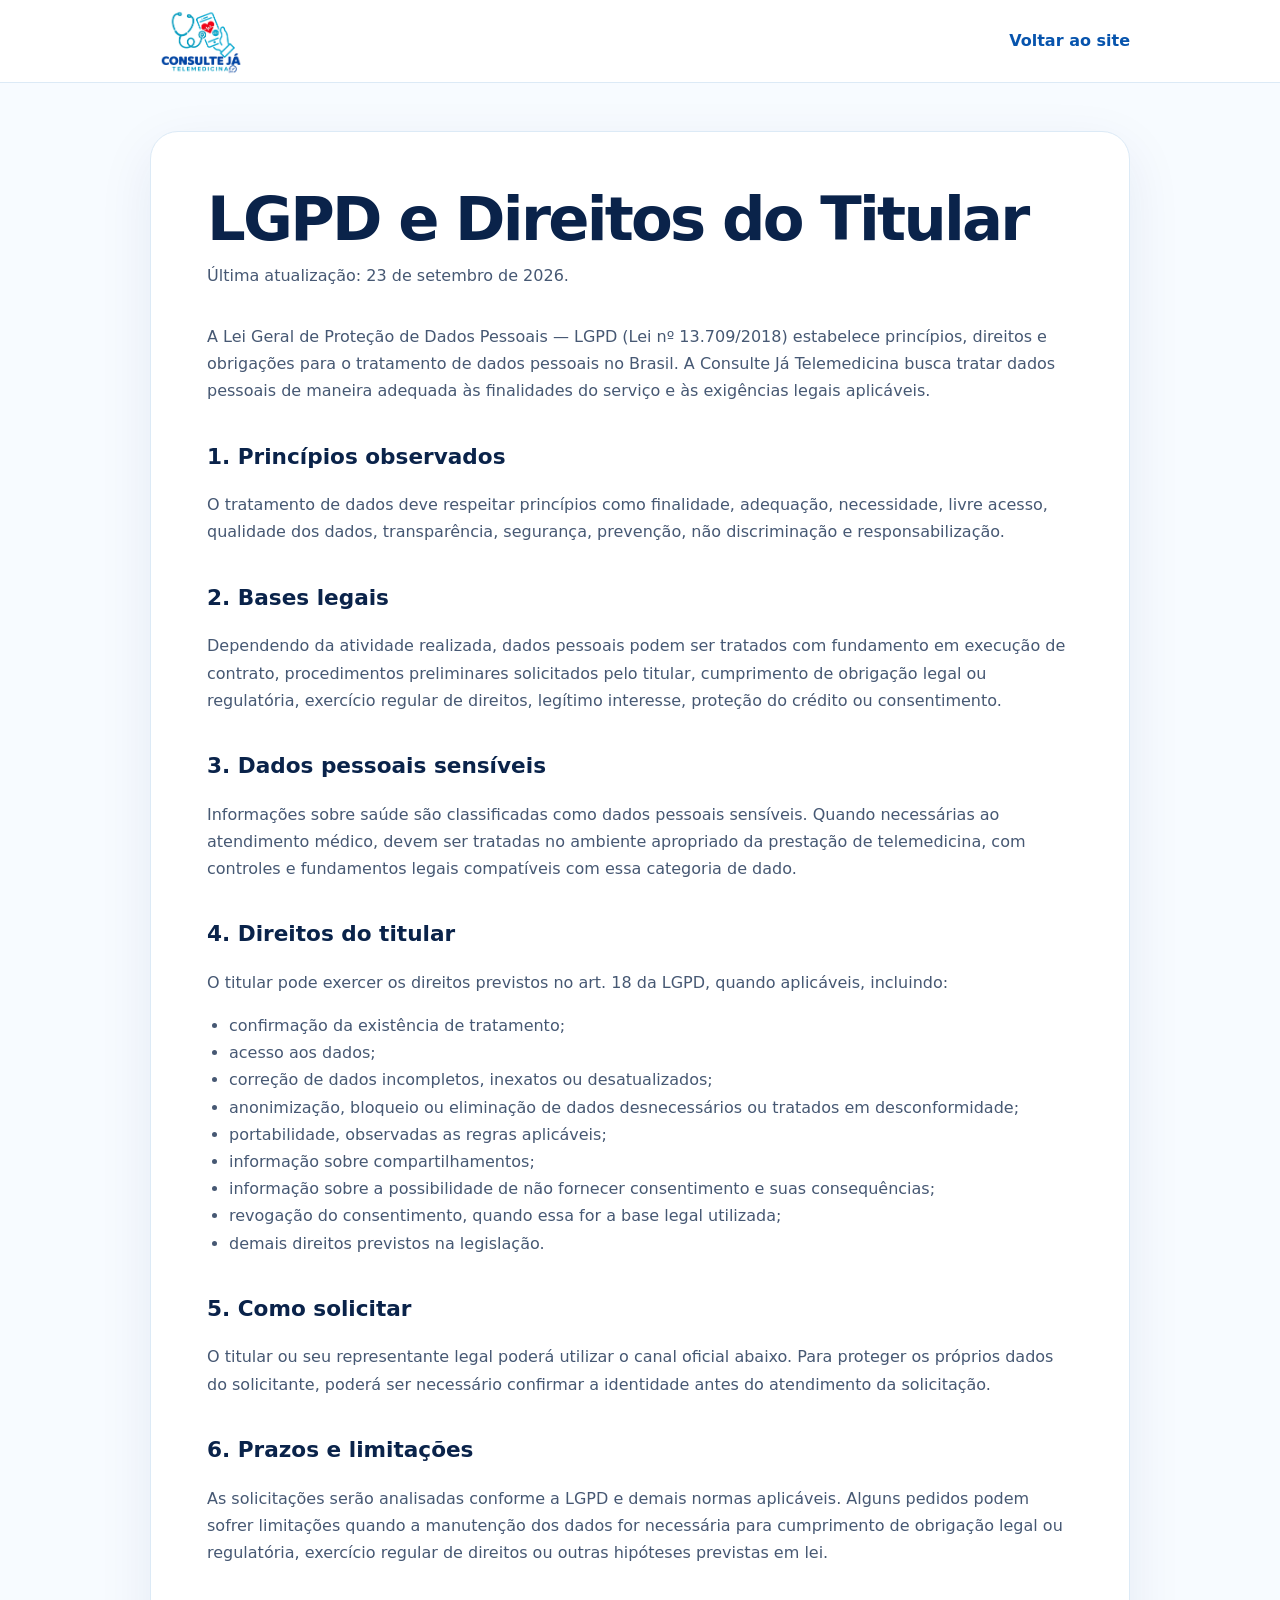
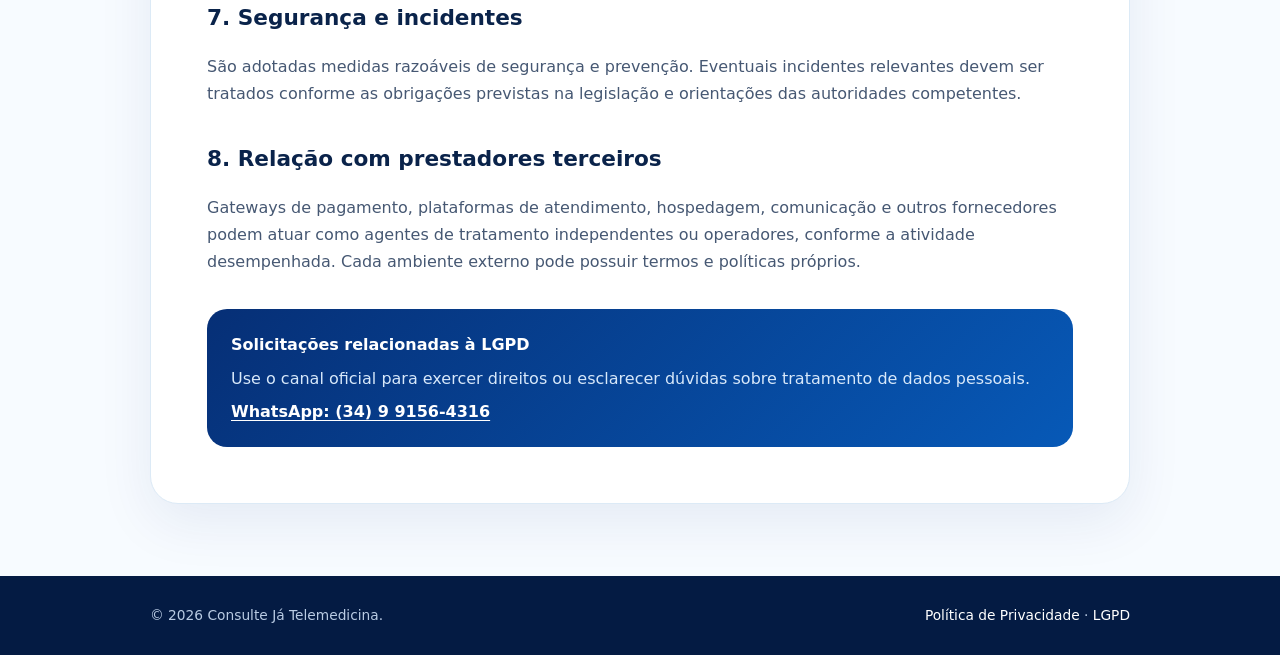
==== lgpd.html @ 7685723e "Add files via upload" ====
<!doctype html>
<html lang="pt-BR">
<head>
  <meta charset="utf-8" />
  <meta name="viewport" content="width=device-width, initial-scale=1" />
  <meta name="theme-color" content="#0754ad" />
  <title>LGPD e Direitos do Titular | Consulte Já Telemedicina</title>
  <meta name="description" content="Informações sobre LGPD, bases legais, direitos do titular e canal para solicitações de privacidade da Consulte Já Telemedicina." />
  <meta name="robots" content="index,follow" />
  <link rel="canonical" href="https://consultejatelemedicina24h.com.br/lgpd.html" />
  <link rel="alternate" hreflang="pt-BR" href="https://consultejatelemedicina24h.com.br/lgpd.html" />
  <link rel="icon" type="image/png" sizes="64x64" href="assets/images/favicon.png" />
  <link rel="stylesheet" href="legal.css" />
</head>
<body>
  <header class="legal-header">
    <div class="legal-nav">
      <a class="legal-logo" href="index.html" aria-label="Voltar para Consulte Já Telemedicina">
        <img src="assets/images/logo-consulte-ja.avif" width="900" height="600" alt="Consulte Já Telemedicina" />
      </a>
      <a class="back-link" href="index.html">Voltar ao site</a>
    </div>
  </header>

  <main class="legal-main">
    <h1>LGPD e Direitos do Titular</h1>
    <p class="updated">Última atualização: 23 de setembro de 2026.</p>

    <p>A Lei Geral de Proteção de Dados Pessoais — LGPD (Lei nº 13.709/2018) estabelece princípios, direitos e obrigações para o tratamento de dados pessoais no Brasil. A Consulte Já Telemedicina busca tratar dados pessoais de maneira adequada às finalidades do serviço e às exigências legais aplicáveis.</p>

    <h2>1. Princípios observados</h2>
    <p>O tratamento de dados deve respeitar princípios como finalidade, adequação, necessidade, livre acesso, qualidade dos dados, transparência, segurança, prevenção, não discriminação e responsabilização.</p>

    <h2>2. Bases legais</h2>
    <p>Dependendo da atividade realizada, dados pessoais podem ser tratados com fundamento em execução de contrato, procedimentos preliminares solicitados pelo titular, cumprimento de obrigação legal ou regulatória, exercício regular de direitos, legítimo interesse, proteção do crédito ou consentimento.</p>

    <h2>3. Dados pessoais sensíveis</h2>
    <p>Informações sobre saúde são classificadas como dados pessoais sensíveis. Quando necessárias ao atendimento médico, devem ser tratadas no ambiente apropriado da prestação de telemedicina, com controles e fundamentos legais compatíveis com essa categoria de dado.</p>

    <h2>4. Direitos do titular</h2>
    <p>O titular pode exercer os direitos previstos no art. 18 da LGPD, quando aplicáveis, incluindo:</p>
    <ul>
      <li>confirmação da existência de tratamento;</li>
      <li>acesso aos dados;</li>
      <li>correção de dados incompletos, inexatos ou desatualizados;</li>
      <li>anonimização, bloqueio ou eliminação de dados desnecessários ou tratados em desconformidade;</li>
      <li>portabilidade, observadas as regras aplicáveis;</li>
      <li>informação sobre compartilhamentos;</li>
      <li>informação sobre a possibilidade de não fornecer consentimento e suas consequências;</li>
      <li>revogação do consentimento, quando essa for a base legal utilizada;</li>
      <li>demais direitos previstos na legislação.</li>
    </ul>

    <h2>5. Como solicitar</h2>
    <p>O titular ou seu representante legal poderá utilizar o canal oficial abaixo. Para proteger os próprios dados do solicitante, poderá ser necessário confirmar a identidade antes do atendimento da solicitação.</p>

    <h2>6. Prazos e limitações</h2>
    <p>As solicitações serão analisadas conforme a LGPD e demais normas aplicáveis. Alguns pedidos podem sofrer limitações quando a manutenção dos dados for necessária para cumprimento de obrigação legal ou regulatória, exercício regular de direitos ou outras hipóteses previstas em lei.</p>

    <h2>7. Segurança e incidentes</h2>
    <p>São adotadas medidas razoáveis de segurança e prevenção. Eventuais incidentes relevantes devem ser tratados conforme as obrigações previstas na legislação e orientações das autoridades competentes.</p>

    <h2>8. Relação com prestadores terceiros</h2>
    <p>Gateways de pagamento, plataformas de atendimento, hospedagem, comunicação e outros fornecedores podem atuar como agentes de tratamento independentes ou operadores, conforme a atividade desempenhada. Cada ambiente externo pode possuir termos e políticas próprios.</p>

    <div class="contact-box">
      <strong>Solicitações relacionadas à LGPD</strong>
      <p>Use o canal oficial para exercer direitos ou esclarecer dúvidas sobre tratamento de dados pessoais.</p>
      <a href="https://wa.me/5534991564316" target="_blank" rel="noopener">WhatsApp: (34) 9 9156-4316</a>
    </div>
  </main>

  <footer class="legal-footer">
    <div class="legal-footer-inner">
      <span>© 2026 Consulte Já Telemedicina.</span>
      <span><a href="politica-de-privacidade.html">Política de Privacidade</a> · <a href="lgpd.html">LGPD</a></span>
    </div>
  </footer>
</body>
</html>
---- legal.css ----
:root{
  --blue:#0754ad;
  --navy:#041b43;
  --cyan:#12b8dd;
  --ink:#0a234a;
  --text:#465873;
  --line:#dceaf6;
  --bg:#f7fbff;
  --white:#fff;
  --container:min(100% - 32px, 980px);
}
*{box-sizing:border-box}
html{scroll-behavior:smooth}
body{margin:0;font-family:Inter,ui-sans-serif,system-ui,-apple-system,BlinkMacSystemFont,"Segoe UI",sans-serif;color:var(--ink);background:var(--bg);line-height:1.7}
a{color:inherit;text-decoration:none}
.legal-header{background:#fff;border-bottom:1px solid var(--line)}
.legal-nav{width:var(--container);margin:auto;min-height:82px;display:flex;align-items:center;justify-content:space-between;gap:24px}
.legal-logo img{display:block;height:68px;width:auto;max-width:180px;object-fit:contain}
.back-link{font-weight:800;color:var(--blue)}
.legal-main{width:var(--container);margin:48px auto 72px;background:#fff;border:1px solid var(--line);border-radius:28px;padding:clamp(28px,5vw,56px);box-shadow:0 18px 55px rgba(8,44,115,.08)}
.legal-main h1{font-size:clamp(2.2rem,5vw,3.8rem);line-height:1.05;letter-spacing:-.045em;margin:0 0 10px}
.updated{color:#71829c;margin:0 0 34px}
.legal-main h2{font-size:1.35rem;margin:34px 0 10px}
.legal-main p,.legal-main li{color:var(--text)}
.legal-main ul{padding-left:22px}
.notice{background:#eef8ff;border:1px solid #d8edf9;border-radius:18px;padding:18px 20px;margin:28px 0}
.contact-box{background:linear-gradient(135deg,#062f76,#0759b7);color:#fff;border-radius:20px;padding:22px 24px;margin-top:34px}
.contact-box p{color:#d7e8fa;margin:6px 0}.contact-box a{font-weight:800;color:#fff;text-decoration:underline;text-underline-offset:3px}
.legal-footer{background:var(--navy);color:#b9cbe3;padding:28px 0}
.legal-footer-inner{width:var(--container);margin:auto;display:flex;justify-content:space-between;gap:22px;flex-wrap:wrap;font-size:.86rem}
.legal-footer a{color:#fff}
@media(max-width:640px){.legal-nav{min-height:72px}.legal-logo img{height:56px}.legal-main{margin-top:24px;border-radius:20px;padding:26px 22px}.legal-footer-inner{flex-direction:column}}
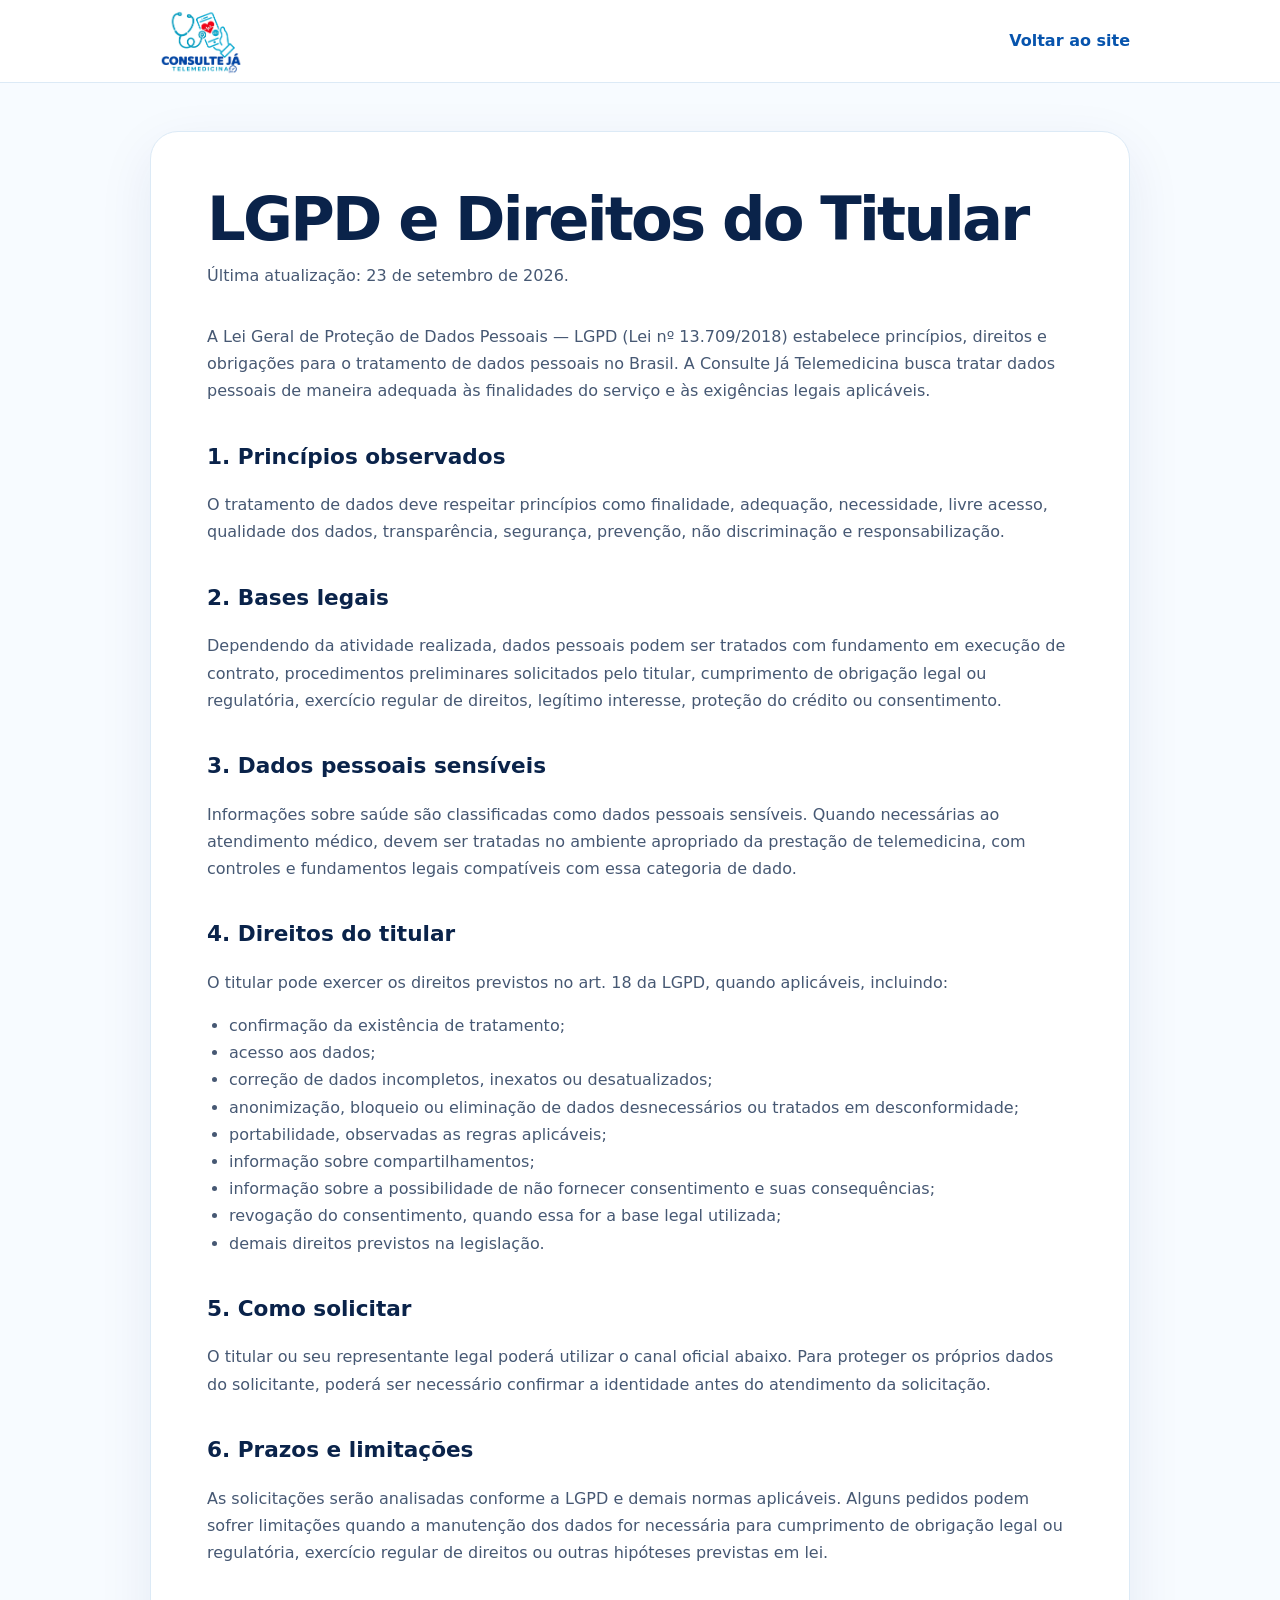
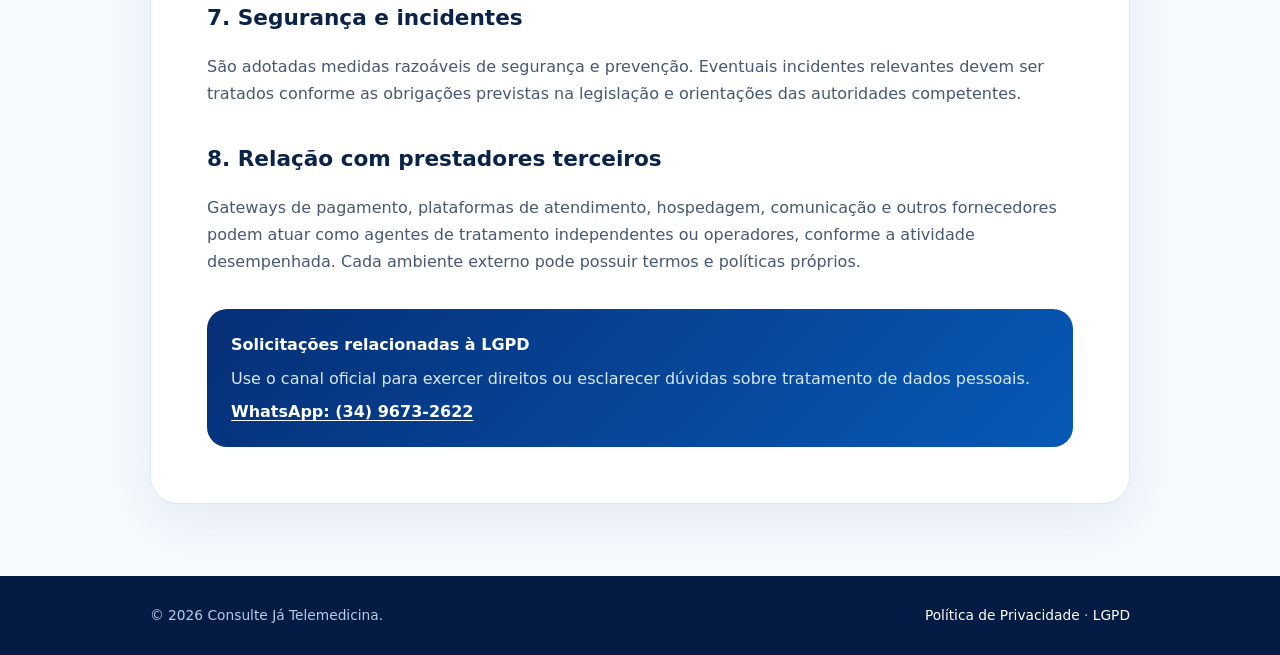
==== commit a796e20b: "Atualiza número de WhatsApp para 34 9673-2622" ====
--- a/lgpd.html
+++ b/lgpd.html
@@ -66,7 +66,7 @@
     <div class="contact-box">
       <strong>Solicitações relacionadas à LGPD</strong>
       <p>Use o canal oficial para exercer direitos ou esclarecer dúvidas sobre tratamento de dados pessoais.</p>
-      <a href="https://wa.me/5534991564316" target="_blank" rel="noopener">WhatsApp: (34) 9 9156-4316</a>
+      <a href="https://wa.me/553496732622" target="_blank" rel="noopener">WhatsApp: (34) 9673-2622</a>
     </div>
   </main>
 
